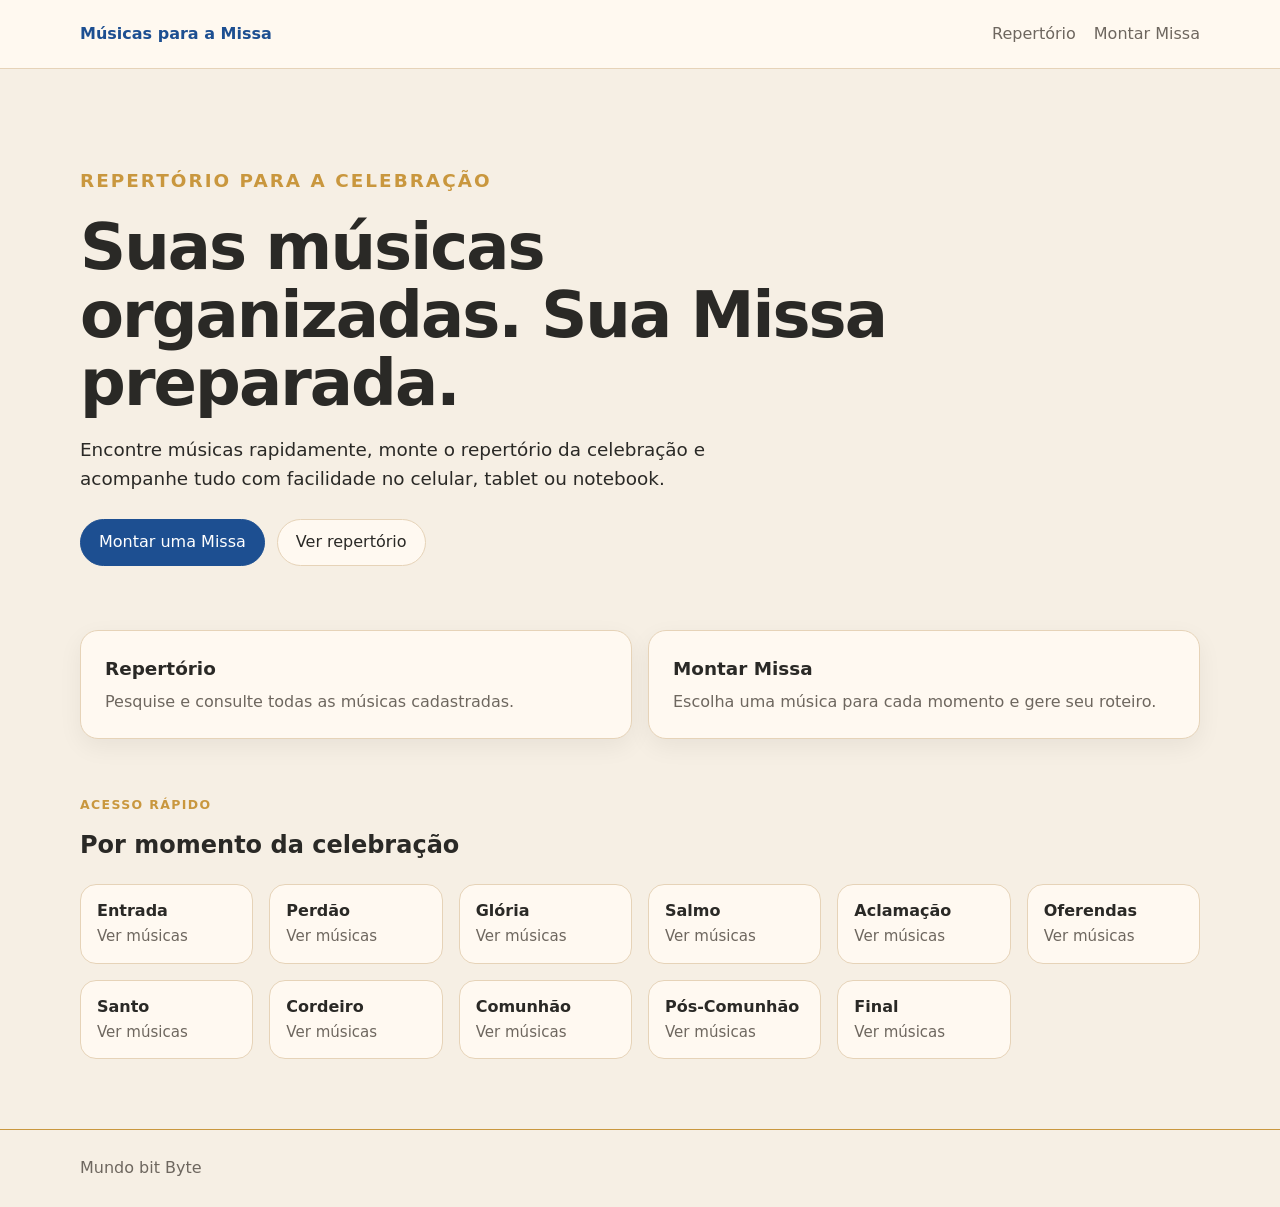
==== index.html @ 4f07a5f9 "style: aplicar paleta teste na home" ====
<!DOCTYPE html>
<html lang="pt-BR">
<head>
  <meta charset="UTF-8">
  <meta name="viewport" content="width=device-width, initial-scale=1.0">
  <title>Músicas para a Missa</title>
  <link rel="stylesheet" href="assets/css/style.css">
  <link rel="stylesheet" href="assets/css/paleta-teste.css">
</head>
<body>
  <header class="topo">
    <div class="container">
      <a class="marca" href="index.html">Músicas para a Missa</a>
      <nav>
        <a href="repertorio.html">Repertório</a>
        <a href="montar-missa.html">Montar Missa</a>
      </nav>
    </div>
  </header>

  <main class="container">
    <section class="hero">
      <p class="sobrelinha">Repertório para a celebração</p>
      <h1>Suas músicas organizadas. Sua Missa preparada.</h1>
      <p>Encontre músicas rapidamente, monte o repertório da celebração e acompanhe tudo com facilidade no celular, tablet ou notebook.</p>

      <div class="acoes">
        <a class="botao primario" href="montar-missa.html">Montar uma Missa</a>
        <a class="botao" href="repertorio.html">Ver repertório</a>
      </div>
    </section>

    <section class="atalhos-home">
      <a class="atalho-principal" href="repertorio.html">
        <span class="atalho-titulo">Repertório</span>
        <span class="atalho-texto">Pesquise e consulte todas as músicas cadastradas.</span>
      </a>

      <a class="atalho-principal" href="montar-missa.html">
        <span class="atalho-titulo">Montar Missa</span>
        <span class="atalho-texto">Escolha uma música para cada momento e gere seu roteiro.</span>
      </a>
    </section>

    <section class="acesso-momentos">
      <div class="secao-titulo">
        <div>
          <p class="sobrelinha">Acesso rápido</p>
          <h2>Por momento da celebração</h2>
        </div>
      </div>
      <div id="categorias" class="grade-categorias compacta"></div>
    </section>
  </main>

  <footer class="rodape">
    <div class="container">Mundo bit Byte</div>
  </footer>

  <script src="assets/js/app.js"></script>
</body>
</html>
---- assets/css/style.css ----
* { box-sizing: border-box; }

:root {
  --fundo: #f7f5f0;
  --superficie: #ffffff;
  --texto: #202020;
  --texto-suave: #666;
  --borda: #ddd8cf;
  --destaque: #633a2c;
  --destaque-escuro: #48271d;
  --raio: 16px;
  --sombra: 0 8px 24px rgba(0,0,0,.06);
}

body {
  margin: 0;
  font-family: system-ui, -apple-system, BlinkMacSystemFont, "Segoe UI", sans-serif;
  background: var(--fundo);
  color: var(--texto);
  line-height: 1.55;
}

a { color: inherit; }
button, input, select { font: inherit; }

.container {
  width: min(1120px, calc(100% - 32px));
  margin: 0 auto;
}

.topo {
  background: rgba(255,255,255,.94);
  border-bottom: 1px solid var(--borda);
  position: sticky;
  top: 0;
  z-index: 10;
}

.topo .container {
  min-height: 68px;
  display: flex;
  align-items: center;
  justify-content: space-between;
  gap: 24px;
}

.marca {
  font-weight: 800;
  text-decoration: none;
}

nav {
  display: flex;
  gap: 18px;
  flex-wrap: wrap;
}

nav a {
  text-decoration: none;
  color: var(--texto-suave);
}

nav a:hover, nav a.ativo { color: var(--destaque); }

.hero {
  padding: 80px 0 56px;
  max-width: 800px;
}

.hero h1,
.cabecalho-pagina h1 {
  font-size: clamp(2rem, 5vw, 4rem);
  line-height: 1.06;
  margin: 8px 0 18px;
}

.hero p {
  font-size: 1.15rem;
  max-width: 720px;
}

.sobrelinha {
  text-transform: uppercase;
  letter-spacing: .11em;
  font-size: .78rem;
  font-weight: 800;
  color: var(--destaque);
}

.acoes, .barra-acoes {
  display: flex;
  gap: 12px;
  flex-wrap: wrap;
  margin-top: 26px;
}

.botao {
  display: inline-flex;
  align-items: center;
  justify-content: center;
  min-height: 44px;
  padding: 10px 18px;
  border: 1px solid var(--borda);
  border-radius: 999px;
  background: var(--superficie);
  text-decoration: none;
  cursor: pointer;
  color: var(--texto);
}

.botao:hover { border-color: var(--destaque); }

.botao.primario {
  background: var(--destaque);
  color: #fff;
  border-color: var(--destaque);
}

.botao.primario:hover { background: var(--destaque-escuro); }

.grade-categorias,
.grade-musicas {
  display: grid;
  grid-template-columns: repeat(auto-fit, minmax(220px, 1fr));
  gap: 16px;
}

.categoria,
.card-musica,
.momento-card,
.musica-detalhe,
.roteiro-item {
  background: var(--superficie);
  border: 1px solid var(--borda);
  border-radius: var(--raio);
  box-shadow: var(--sombra);
}

.categoria {
  padding: 18px;
  text-decoration: none;
}

.categoria:hover { border-color: var(--destaque); }

.cabecalho-pagina { padding: 48px 0 20px; }

.filtros {
  display: grid;
  grid-template-columns: 2fr 1fr;
  gap: 16px;
  margin-bottom: 18px;
}

.filtros label { display: grid; gap: 6px; }
.filtros span { font-size: .9rem; font-weight: 700; }

input, select {
  width: 100%;
  min-height: 46px;
  border: 1px solid var(--borda);
  background: #fff;
  border-radius: 12px;
  padding: 10px 12px;
}

.contador { color: var(--texto-suave); }

.card-musica { padding: 18px; }

.card-musica h2 {
  font-size: 1.18rem;
  margin: 0 0 6px;
}

.meta {
  color: var(--texto-suave);
  font-size: .94rem;
}

.tags {
  display: flex;
  flex-wrap: wrap;
  gap: 8px;
  margin: 14px 0;
}

.tag {
  background: #f0ece6;
  border-radius: 999px;
  padding: 5px 10px;
  font-size: .82rem;
}

.voltar {
  display: inline-block;
  margin: 34px 0 18px;
  color: var(--destaque);
}

.musica-detalhe { padding: 28px; }

.musica-detalhe h1 {
  margin-top: 0;
  font-size: clamp(2rem, 5vw, 3.2rem);
}

.bloco-musica {
  margin-top: 28px;
  border-top: 1px solid var(--borda);
  padding-top: 22px;
}

.texto-musica {
  white-space: pre-wrap;
  font-family: ui-monospace, SFMono-Regular, Menlo, Consolas, monospace;
  font-size: 1rem;
  line-height: 1.7;
  overflow-x: auto;
}

.lista-momentos {
  display: grid;
  gap: 14px;
}

.momento-card {
  padding: 18px;
  display: grid;
  grid-template-columns: 220px 1fr;
  gap: 18px;
  align-items: center;
}

.momento-card h2 {
  font-size: 1rem;
  margin: 0;
}

.roteiro {
  display: grid;
  gap: 14px;
}

.roteiro-item { padding: 18px; }

.roteiro-item h2 {
  margin: 2px 0 6px;
  font-size: 1.2rem;
}

.roteiro-item a {
  color: var(--destaque);
  font-weight: 700;
}

.rodape {
  margin-top: 70px;
  border-top: 1px solid var(--borda);
  padding: 26px 0;
  color: var(--texto-suave);
}

.oculto { display: none !important; }

.celebracao {
  position: fixed;
  inset: 0;
  background: #111;
  color: #fff;
  z-index: 100;
  display: grid;
  grid-template-rows: auto 1fr auto;
}

.fechar-celebracao {
  justify-self: end;
  margin: 18px;
  background: transparent;
  color: #fff;
  border: 1px solid #555;
  border-radius: 999px;
  padding: 8px 14px;
}

.celebracao-conteudo {
  width: min(1000px, calc(100% - 36px));
  margin: 0 auto;
  overflow: auto;
}

.celebracao-conteudo h1 {
  font-size: clamp(2rem, 6vw, 4.5rem);
  margin: 8px 0 24px;
}

.texto-celebracao {
  white-space: pre-wrap;
  font-family: ui-monospace, SFMono-Regular, Menlo, Consolas, monospace;
  font-size: clamp(1.15rem, 3vw, 2rem);
  line-height: 1.65;
}

.celebracao-nav {
  min-height: 74px;
  display: grid;
  grid-template-columns: 1fr auto 1fr;
  align-items: center;
  border-top: 1px solid #333;
  gap: 12px;
  padding: 12px 18px;
}

.celebracao-nav button {
  min-height: 48px;
  border: 1px solid #555;
  background: #222;
  color: #fff;
  border-radius: 12px;
}

.celebracao-nav button:last-child { justify-self: stretch; }

@media (max-width: 700px) {
  .topo .container {
    align-items: flex-start;
    flex-direction: column;
    padding: 14px 0;
  }

  .hero { padding-top: 44px; }

  .filtros { grid-template-columns: 1fr; }

  .momento-card {
    grid-template-columns: 1fr;
    gap: 8px;
  }

  .barra-acoes .botao {
    flex: 1 1 180px;
  }

  .musica-detalhe { padding: 20px; }
}

:root {
  --fundo: #f6f4ef;
  --superficie: #ffffff;
  --texto: #23211f;
  --texto-suave: #6d6963;
  --borda: #ded9d0;
  --destaque: #6e2636;
  --destaque-escuro: #521a27;
  --destaque-claro: #f3e9ec;
}

.sr-only {
  position: absolute;
  width: 1px;
  height: 1px;
  padding: 0;
  margin: -1px;
  overflow: hidden;
  clip: rect(0,0,0,0);
  white-space: nowrap;
  border: 0;
}

.hero { max-width: 860px; }
.hero h1 { letter-spacing: -0.03em; }

.atalhos-home {
  display: grid;
  grid-template-columns: repeat(2, minmax(0,1fr));
  gap: 16px;
  margin: 8px 0 56px;
}

.atalho-principal {
  background: var(--superficie);
  border: 1px solid var(--borda);
  border-radius: 18px;
  padding: 24px;
  text-decoration: none;
  display: grid;
  gap: 6px;
  box-shadow: var(--sombra);
  transition: transform .15s ease, border-color .15s ease;
}

.atalho-principal:hover {
  transform: translateY(-2px);
  border-color: var(--destaque);
}

.atalho-titulo { font-size: 1.15rem; font-weight: 800; }
.atalho-texto { color: var(--texto-suave); }
.acesso-momentos { margin-bottom: 64px; }
.secao-titulo h2 { margin-top: 4px; }

.grade-categorias.compacta {
  grid-template-columns: repeat(auto-fit, minmax(160px, 1fr));
}

.grade-categorias.compacta .categoria {
  box-shadow: none;
  padding: 14px 16px;
}

.cabecalho-pagina.compacto { max-width: 760px; }
.painel-repertorio { margin: 12px 0 20px; }

.campo-pesquisa input {
  min-height: 54px;
  font-size: 1.05rem;
  padding: 0 18px;
  border-radius: 16px;
  box-shadow: 0 4px 16px rgba(0,0,0,.04);
}

.campo-pesquisa input:focus {
  outline: 3px solid rgba(110, 38, 54, .12);
  border-color: var(--destaque);
}

.filtros-rapidos {
  display: flex;
  gap: 8px;
  overflow-x: auto;
  padding: 14px 0 4px;
  scrollbar-width: thin;
}

.filtro-chip {
  flex: 0 0 auto;
  border: 1px solid var(--borda);
  background: var(--superficie);
  color: var(--texto);
  border-radius: 999px;
  padding: 8px 13px;
  cursor: pointer;
}

.filtro-chip:hover,
.filtro-chip.ativo {
  border-color: var(--destaque);
  background: var(--destaque-claro);
  color: var(--destaque-escuro);
}

.lista-musicas {
  background: var(--superficie);
  border: 1px solid var(--borda);
  border-radius: 18px;
  overflow: hidden;
  margin-bottom: 64px;
}

.linha-musica {
  min-height: 78px;
  display: grid;
  grid-template-columns: minmax(230px, 2fr) minmax(180px, 1fr) 90px 24px;
  align-items: center;
  gap: 18px;
  padding: 14px 18px;
  text-decoration: none;
  border-bottom: 1px solid var(--borda);
  transition: background .15s ease;
}

.linha-musica:last-child { border-bottom: 0; }
.linha-musica:hover { background: #faf8f4; }

.linha-musica-principal {
  display: grid;
  gap: 2px;
  min-width: 0;
}

.linha-musica-titulo {
  font-size: 1rem;
  white-space: nowrap;
  overflow: hidden;
  text-overflow: ellipsis;
}

.linha-musica-autor,
.linha-musica-momentos,
.linha-musica-tom {
  color: var(--texto-suave);
  font-size: .9rem;
}

.linha-musica-momentos { min-width: 0; }
.linha-musica-tom { text-align: right; white-space: nowrap; }
.linha-musica-seta { color: var(--destaque); font-size: 1.5rem; text-align: right; }

.estado-vazio {
  padding: 36px 20px;
  text-align: center;
  color: var(--texto-suave);
}

@media (max-width: 780px) {
  .atalhos-home { grid-template-columns: 1fr; }

  .linha-musica {
    grid-template-columns: 1fr auto;
    gap: 4px 12px;
    padding: 14px 16px;
  }

  .linha-musica-principal { grid-column: 1; grid-row: 1; }
  .linha-musica-momentos { grid-column: 1; grid-row: 2; }
  .linha-musica-tom { grid-column: 2; grid-row: 1; align-self: start; }
  .linha-musica-seta { grid-column: 2; grid-row: 2; }
}

@media (max-width: 520px) {
  .hero h1 { font-size: 2.35rem; }
  .hero p { font-size: 1rem; }
  .grade-categorias.compacta { grid-template-columns: repeat(2, minmax(0, 1fr)); }
  .linha-musica-titulo { white-space: normal; }
}
---- assets/css/paleta-teste.css ----
:root {
  --fundo: #F6EFE4;
  --superficie: #FFF9F1;
  --texto: #2A2926;
  --texto-suave: #6E675F;
  --borda: #E6D3B8;
  --destaque: #1D4F91;
  --destaque-escuro: #153A6B;
  --destaque-claro: #E8F0FA;
  --dourado: #C9973E;
  --apoio-quente: #8A6A52;
}

body { background: var(--fundo); color: var(--texto); }
.topo { background: rgba(255, 249, 241, .96); border-bottom-color: var(--borda); }
.marca { color: var(--destaque); }
.sobrelinha { color: var(--dourado); }
.botao.primario { background: var(--destaque); border-color: var(--destaque); }
.botao.primario:hover { background: var(--destaque-escuro); }
.atalho-principal,
.categoria,
.card-musica,
.momento-card,
.musica-detalhe,
.roteiro-item,
.lista-musicas,
.filtro-chip { background: var(--superficie); border-color: var(--borda); }
.atalho-principal:hover,
.categoria:hover { border-color: var(--destaque); box-shadow: 0 10px 28px rgba(29,79,145,.08); }
.campo-pesquisa input:focus { outline: 3px solid rgba(29,79,145,.14); border-color: var(--destaque); }
.filtro-chip:hover { border-color: var(--destaque); background: var(--destaque-claro); color: var(--destaque-escuro); }
.filtro-chip.ativo { background: var(--destaque); color: #fff; border-color: var(--destaque); }
.linha-musica:hover { background: #FCF7EF; }
.linha-musica-seta,
.roteiro-item a,
.voltar,
nav a:hover,
nav a.ativo { color: var(--destaque); }
.tag { background: #F0E3D1; }
.rodape { border-top-color: var(--dourado); }
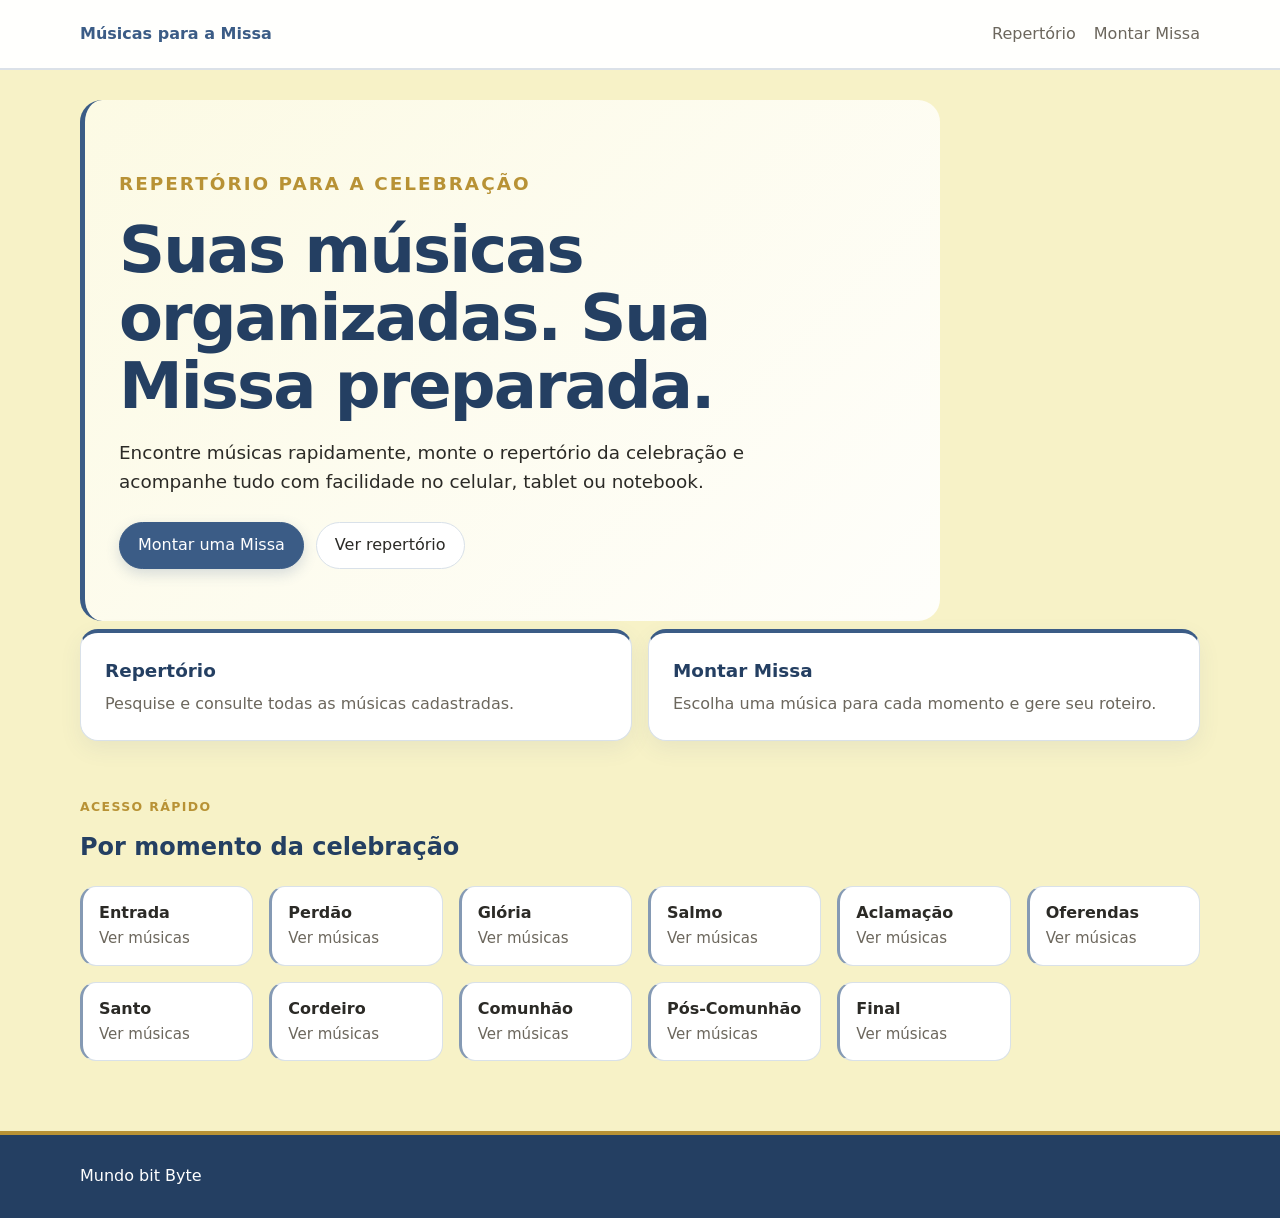
==== commit 2dc00cae: "style: usar tema consolidado na home" ====
--- a/index.html
+++ b/index.html
@@ -5,7 +5,7 @@
   <meta name="viewport" content="width=device-width, initial-scale=1.0">
   <title>Músicas para a Missa</title>
   <link rel="stylesheet" href="assets/css/style.css">
-  <link rel="stylesheet" href="assets/css/paleta-teste.css">
+  <link rel="stylesheet" href="assets/css/tema.css">
 </head>
 <body>
   <header class="topo">
--- a/assets/css/tema.css
+++ b/assets/css/tema.css
@@ -0,0 +1,229 @@
+:root {
+  --fundo: #F7F2C7;
+  --superficie: #FFFFFF;
+  --texto: #2B2A26;
+  --texto-suave: #6C675D;
+  --borda: #D9E1E9;
+  --destaque: #3B5C86;
+  --destaque-escuro: #243F62;
+  --destaque-claro: #E8EEF5;
+  --dourado: #B89235;
+  --bege: #E9DFA0;
+  --creme-claro: #FCFAE4;
+  --amarelo-medio: #F2E9B0;
+  --amarelo-apoio: #DECF72;
+}
+
+body {
+  background: var(--fundo);
+  color: var(--texto);
+}
+
+.topo {
+  background: rgba(255,255,255,.97);
+  border-bottom: 2px solid rgba(59,92,134,.18);
+}
+
+.marca { color: var(--destaque); }
+
+nav a.ativo {
+  color: var(--destaque);
+  font-weight: 700;
+  border-bottom: 2px solid var(--destaque);
+}
+
+nav a:hover { color: var(--destaque); }
+
+.hero {
+  margin-top: 30px;
+  padding: 52px 34px;
+  border-radius: 22px;
+  background: linear-gradient(135deg, var(--creme-claro), rgba(255,255,255,.92));
+  border-left: 5px solid var(--destaque);
+}
+
+.hero h1,
+.cabecalho-pagina h1,
+.secao-titulo h2,
+.musica-detalhe h1 {
+  color: var(--destaque-escuro);
+}
+
+.sobrelinha { color: var(--dourado); }
+
+.botao { background: #fff; }
+
+.botao.primario {
+  background: var(--destaque);
+  border-color: var(--destaque);
+  color: #fff;
+  box-shadow: 0 5px 14px rgba(59,92,134,.20);
+}
+
+.botao.primario:hover { background: var(--destaque-escuro); }
+
+.atalho-principal,
+.categoria,
+.card-musica,
+.momento-card,
+.musica-detalhe,
+.roteiro-item,
+.lista-musicas {
+  background: #fff;
+  border-color: var(--borda);
+  box-shadow: 0 8px 22px rgba(59,92,134,.08);
+}
+
+.atalho-principal { border-top: 4px solid var(--destaque); }
+
+.atalho-titulo,
+.card-musica h2,
+.momento-card h2,
+.roteiro-item h2,
+.linha-musica-titulo {
+  color: var(--destaque-escuro);
+}
+
+.categoria { border-left: 3px solid rgba(59,92,134,.62); }
+
+.atalho-principal:hover,
+.categoria:hover,
+.card-musica:hover,
+.momento-card:hover,
+.roteiro-item:hover {
+  border-color: rgba(59,92,134,.48);
+  box-shadow: 0 12px 30px rgba(59,92,134,.13);
+}
+
+input,
+select,
+.campo-pesquisa input {
+  background: #fff;
+  border-color: var(--borda);
+}
+
+.campo-pesquisa input:focus,
+input:focus,
+select:focus {
+  outline: 3px solid rgba(59,92,134,.14);
+  border-color: var(--destaque);
+}
+
+.filtro-chip {
+  background: #fff;
+  border-color: var(--borda);
+}
+
+.filtro-chip:hover {
+  border-color: var(--destaque);
+  background: var(--destaque-claro);
+  color: var(--destaque-escuro);
+}
+
+.filtro-chip.ativo {
+  background: var(--destaque);
+  color: #fff;
+  border-color: var(--destaque);
+  box-shadow: 0 4px 10px rgba(59,92,134,.18);
+}
+
+.linha-musica { background: #fff; }
+.linha-musica:hover { background: var(--destaque-claro); }
+
+.linha-musica-seta,
+.roteiro-item a,
+.voltar { color: var(--destaque); }
+
+.tag {
+  background: var(--destaque-claro);
+  color: var(--destaque-escuro);
+  border: 1px solid rgba(59,92,134,.12);
+}
+
+.bloco-musica { border-top-color: var(--bege); }
+
+.rodape {
+  background: var(--destaque-escuro);
+  color: #fff;
+  border-top: 4px solid var(--dourado);
+  margin-top: 70px;
+}
+
+.rodape .container {
+  padding-top: 3px;
+  padding-bottom: 3px;
+}
+
+/* Controles de leitura da página da música */
+.musica-detalhe { --tamanho-musica: 1rem; }
+
+.controles-musica {
+  display: flex;
+  align-items: center;
+  justify-content: space-between;
+  gap: 14px;
+  flex-wrap: wrap;
+  margin: 24px 0 8px;
+  padding: 12px;
+  background: var(--creme-claro);
+  border: 1px solid var(--bege);
+  border-radius: 14px;
+}
+
+.controle-segmentado,
+.controle-fonte {
+  display: flex;
+  align-items: center;
+  gap: 6px;
+}
+
+.controle-segmentado button,
+.controle-fonte button {
+  min-height: 40px;
+  border: 1px solid var(--borda);
+  border-radius: 999px;
+  background: #fff;
+  color: var(--destaque-escuro);
+  padding: 8px 13px;
+  cursor: pointer;
+}
+
+.controle-segmentado button.ativo {
+  background: var(--destaque);
+  border-color: var(--destaque);
+  color: #fff;
+}
+
+.controle-fonte button {
+  min-width: 42px;
+  padding-inline: 10px;
+  font-weight: 700;
+}
+
+.texto-musica { font-size: var(--tamanho-musica); }
+.bloco-musica.oculto-modo { display: none; }
+
+:focus-visible {
+  outline: 3px solid rgba(59,92,134,.34);
+  outline-offset: 3px;
+}
+
+@media (max-width: 700px) {
+  .hero {
+    margin-top: 18px;
+    padding: 34px 22px;
+    border-left-width: 4px;
+  }
+
+  .controles-musica {
+    align-items: stretch;
+  }
+
+  .controle-segmentado {
+    width: 100%;
+  }
+
+  .controle-segmentado button {
+    flex: 1;
+  }
+}
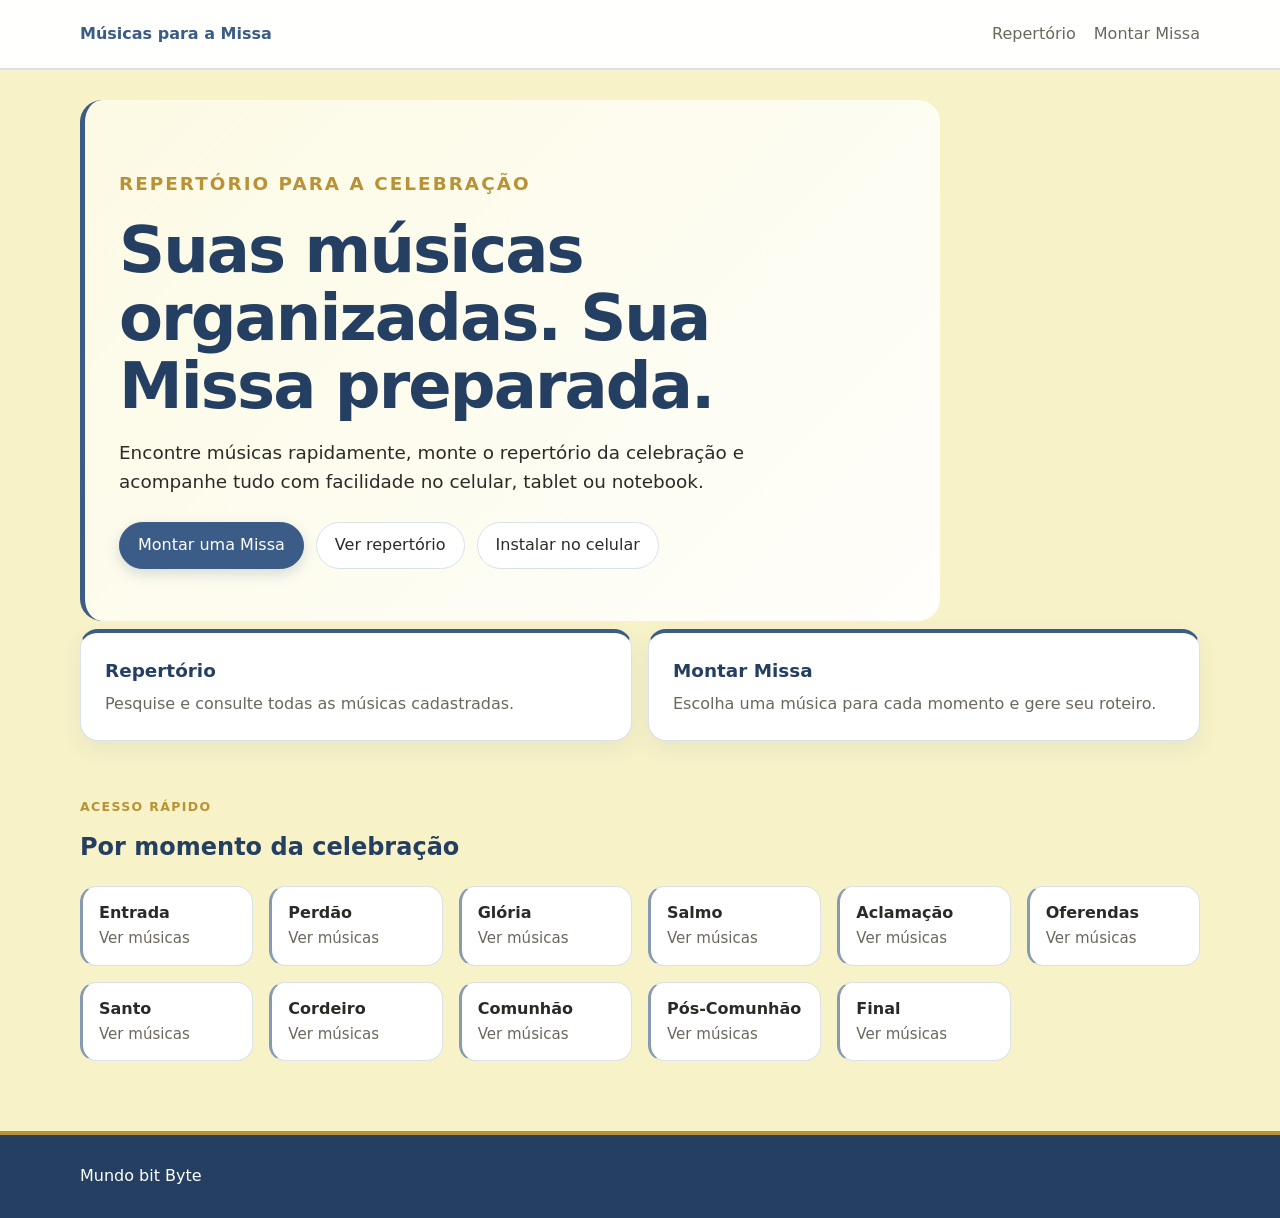
==== commit d335ff1a: "feat: preparar home para instalação como app" ====
--- a/index.html
+++ b/index.html
@@ -3,6 +3,10 @@
 <head>
   <meta charset="UTF-8">
   <meta name="viewport" content="width=device-width, initial-scale=1.0">
+  <meta name="theme-color" content="#243F62">
+  <meta name="description" content="Repertório, preparação e roteiro de músicas para a celebração da Missa.">
+  <link rel="manifest" href="manifest.webmanifest">
+  <link rel="icon" href="assets/img/icone-app.svg" type="image/svg+xml">
   <title>Músicas para a Missa</title>
   <link rel="stylesheet" href="assets/css/style.css">
   <link rel="stylesheet" href="assets/css/tema.css">
@@ -27,6 +31,7 @@
       <div class="acoes">
         <a class="botao primario" href="montar-missa.html">Montar uma Missa</a>
         <a class="botao" href="repertorio.html">Ver repertório</a>
+        <button id="instalarApp" class="botao" type="button" hidden>Instalar no celular</button>
       </div>
     </section>
 
@@ -57,6 +62,7 @@
     <div class="container">Mundo bit Byte</div>
   </footer>
 
+  <script src="assets/js/site.js"></script>
   <script src="assets/js/app.js"></script>
 </body>
 </html>
--- a/assets/css/tema.css
+++ b/assets/css/tema.css
@@ -203,6 +203,244 @@
 .texto-musica { font-size: var(--tamanho-musica); }
 .bloco-musica.oculto-modo { display: none; }
 
+/* Dados da celebração */
+.dados-celebracao {
+  margin: 0 0 18px;
+  padding: 20px;
+  background: #fff;
+  border: 1px solid var(--borda);
+  border-radius: 18px;
+  box-shadow: 0 8px 22px rgba(59,92,134,.08);
+}
+
+.dados-celebracao-cabecalho {
+  display: flex;
+  align-items: flex-start;
+  justify-content: space-between;
+  gap: 16px;
+  margin-bottom: 16px;
+}
+
+.dados-celebracao-cabecalho h2 {
+  margin: 2px 0 0;
+  color: var(--destaque-escuro);
+  font-size: 1.2rem;
+}
+
+.dados-celebracao-cabecalho > span {
+  padding: 4px 9px;
+  border-radius: 999px;
+  background: var(--creme-claro);
+  border: 1px solid var(--bege);
+  color: var(--texto-suave);
+  font-size: .78rem;
+  font-weight: 700;
+}
+
+.dados-celebracao-campos {
+  display: grid;
+  grid-template-columns: minmax(220px, 2fr) minmax(150px, 1fr) minmax(130px, .8fr);
+  gap: 12px;
+}
+
+.dados-celebracao-campos label {
+  display: grid;
+  gap: 6px;
+}
+
+.dados-celebracao-campos label > span {
+  color: var(--texto-suave);
+  font-size: .86rem;
+  font-weight: 700;
+}
+
+.identificacao-roteiro {
+  width: fit-content;
+  max-width: 100%;
+  margin: 8px 0 16px;
+  padding: 9px 12px;
+  border: 1px solid var(--bege);
+  border-radius: 12px;
+  background: var(--creme-claro);
+  color: var(--destaque-escuro);
+  font-weight: 700;
+}
+
+/* Montagem da Missa */
+.resumo-montagem {
+  display: flex;
+  align-items: center;
+  justify-content: space-between;
+  gap: 16px;
+  flex-wrap: wrap;
+  margin: 0 0 18px;
+  padding: 14px 16px;
+  background: var(--creme-claro);
+  border: 1px solid var(--bege);
+  border-radius: 14px;
+  color: var(--texto-suave);
+}
+
+.resumo-montagem strong {
+  color: var(--destaque-escuro);
+  font-size: 1rem;
+}
+
+.momento-card {
+  transition: border-color .15s ease, box-shadow .15s ease, transform .15s ease;
+}
+
+.momento-card.preenchido {
+  border-color: rgba(59,92,134,.38);
+  box-shadow: 0 10px 24px rgba(59,92,134,.11);
+}
+
+.momento-info {
+  display: grid;
+  gap: 6px;
+}
+
+.momento-status {
+  width: fit-content;
+  padding: 4px 9px;
+  border-radius: 999px;
+  background: var(--creme-claro);
+  color: var(--texto-suave);
+  font-size: .78rem;
+  font-weight: 700;
+}
+
+.momento-card.preenchido .momento-status {
+  background: var(--destaque-claro);
+  color: var(--destaque-escuro);
+}
+
+.momento-escolha {
+  display: grid;
+  gap: 6px;
+}
+
+.momento-meta {
+  margin: 0;
+  color: var(--texto-suave);
+  font-size: .86rem;
+}
+
+/* Roteiro */
+.resumo-roteiro {
+  color: var(--destaque-escuro);
+  font-weight: 700;
+}
+
+.roteiro-item {
+  display: grid;
+  grid-template-columns: 54px 1fr;
+  gap: 16px;
+  align-items: start;
+}
+
+.roteiro-numero {
+  display: grid;
+  place-items: center;
+  width: 44px;
+  height: 44px;
+  border-radius: 14px;
+  background: var(--creme-claro);
+  border: 1px solid var(--bege);
+  color: var(--destaque-escuro);
+  font-size: .82rem;
+  font-weight: 800;
+}
+
+.roteiro-conteudo h2 { margin-top: 2px; }
+.roteiro-conteudo .meta { margin-bottom: 8px; }
+.roteiro-vazio a { color: var(--destaque); font-weight: 700; }
+
+/* Modo celebração */
+body.modo-celebracao-aberto { overflow: hidden; }
+
+.celebracao {
+  --tamanho-celebracao: 1.25rem;
+  background: #0E1723;
+}
+
+.celebracao-topo {
+  display: flex;
+  align-items: center;
+  justify-content: space-between;
+  gap: 12px;
+  flex-wrap: wrap;
+  padding: 12px 18px;
+  border-bottom: 1px solid #263444;
+}
+
+.celebracao .fechar-celebracao {
+  margin: 0;
+  justify-self: auto;
+}
+
+.celebracao-controles {
+  display: flex;
+  align-items: center;
+  gap: 10px;
+  flex-wrap: wrap;
+}
+
+.celebracao .controle-segmentado button,
+.celebracao .controle-fonte button {
+  min-height: 38px;
+  border-color: #3D4B5C;
+  background: #182432;
+  color: #F6F7F8;
+}
+
+.celebracao .controle-segmentado button.ativo {
+  background: var(--destaque);
+  border-color: #6E88A7;
+  color: #fff;
+}
+
+.celebracao .controle-segmentado button:disabled,
+.celebracao .controle-fonte button:disabled,
+.celebracao-nav button:disabled {
+  opacity: .38;
+  cursor: not-allowed;
+}
+
+.celebracao-conteudo {
+  padding-bottom: 28px;
+}
+
+.celebracao-identificacao {
+  margin: 0 0 14px;
+  color: #D2DAE3;
+  font-size: .9rem;
+  font-weight: 700;
+}
+
+.celebracao-meta {
+  margin: -14px 0 22px;
+  color: #AEB9C6;
+}
+
+.texto-celebracao {
+  font-size: var(--tamanho-celebracao);
+  line-height: 1.7;
+}
+
+.celebracao-nav {
+  background: #0B121B;
+}
+
+.celebracao-nav button {
+  transition: background .15s ease, border-color .15s ease;
+}
+
+.celebracao-nav button:not(:disabled):hover {
+  background: #2A3A4B;
+  border-color: #61758C;
+}
+
 :focus-visible {
   outline: 3px solid rgba(59,92,134,.34);
   outline-offset: 3px;
@@ -226,4 +464,43 @@
   .controle-segmentado button {
     flex: 1;
   }
-}
+
+  .dados-celebracao-campos {
+    grid-template-columns: 1fr;
+  }
+
+  .resumo-montagem {
+    align-items: flex-start;
+  }
+
+  .roteiro-item {
+    grid-template-columns: 42px 1fr;
+    gap: 12px;
+  }
+
+  .roteiro-numero {
+    width: 38px;
+    height: 38px;
+    border-radius: 12px;
+  }
+
+  .celebracao-topo {
+    align-items: stretch;
+  }
+
+  .celebracao-controles {
+    width: 100%;
+  }
+
+  .controle-celebracao-modo {
+    flex: 1 1 100%;
+  }
+
+  .controle-celebracao-modo button {
+    flex: 1;
+  }
+
+  .controle-celebracao-fonte {
+    margin-left: auto;
+  }
+}
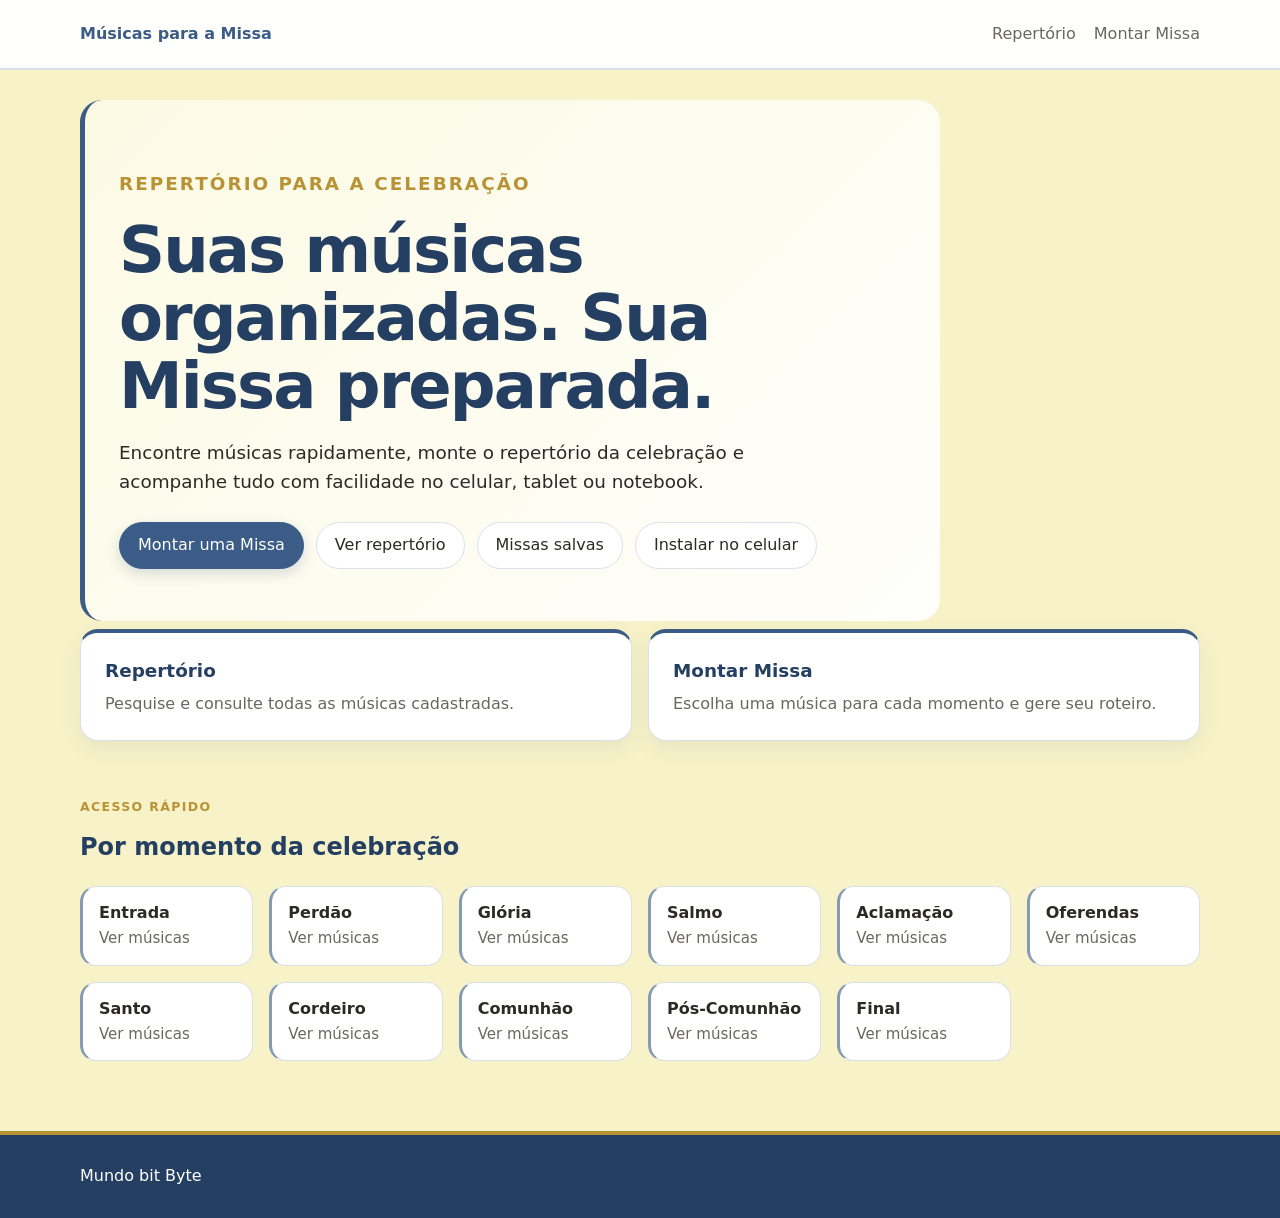
==== commit a9225461: "feat: adicionar acesso as missas salvas na home" ====
--- a/index.html
+++ b/index.html
@@ -31,7 +31,23 @@
       <div class="acoes">
         <a class="botao primario" href="montar-missa.html">Montar uma Missa</a>
         <a class="botao" href="repertorio.html">Ver repertório</a>
+        <a class="botao" href="missas-salvas.html">Missas salvas</a>
         <button id="instalarApp" class="botao" type="button" hidden>Instalar no celular</button>
+      </div>
+    </section>
+
+    <section id="missaAtualHome" class="dados-celebracao missa-atual-home" aria-labelledby="tituloMissaAtual" hidden>
+      <div class="dados-celebracao-cabecalho missa-atual-conteudo">
+        <div>
+          <p class="sobrelinha">Em andamento</p>
+          <h2 id="tituloMissaAtual">Missa em preparação</h2>
+          <p id="missaAtualMeta" class="momento-meta missa-atual-meta"></p>
+        </div>
+        <div class="acoes missa-atual-acoes">
+          <a class="botao" href="montar-missa.html">Continuar montagem</a>
+          <a id="abrirRoteiroAtual" class="botao primario" href="roteiro.html">Abrir roteiro</a>
+          <button class="botao" type="button" data-nova-missa>Nova Missa</button>
+        </div>
       </div>
     </section>
 
@@ -63,6 +79,7 @@
   </footer>
 
   <script src="assets/js/site.js"></script>
+  <script src="assets/js/nova-missa.js"></script>
   <script src="assets/js/app.js"></script>
 </body>
 </html>
